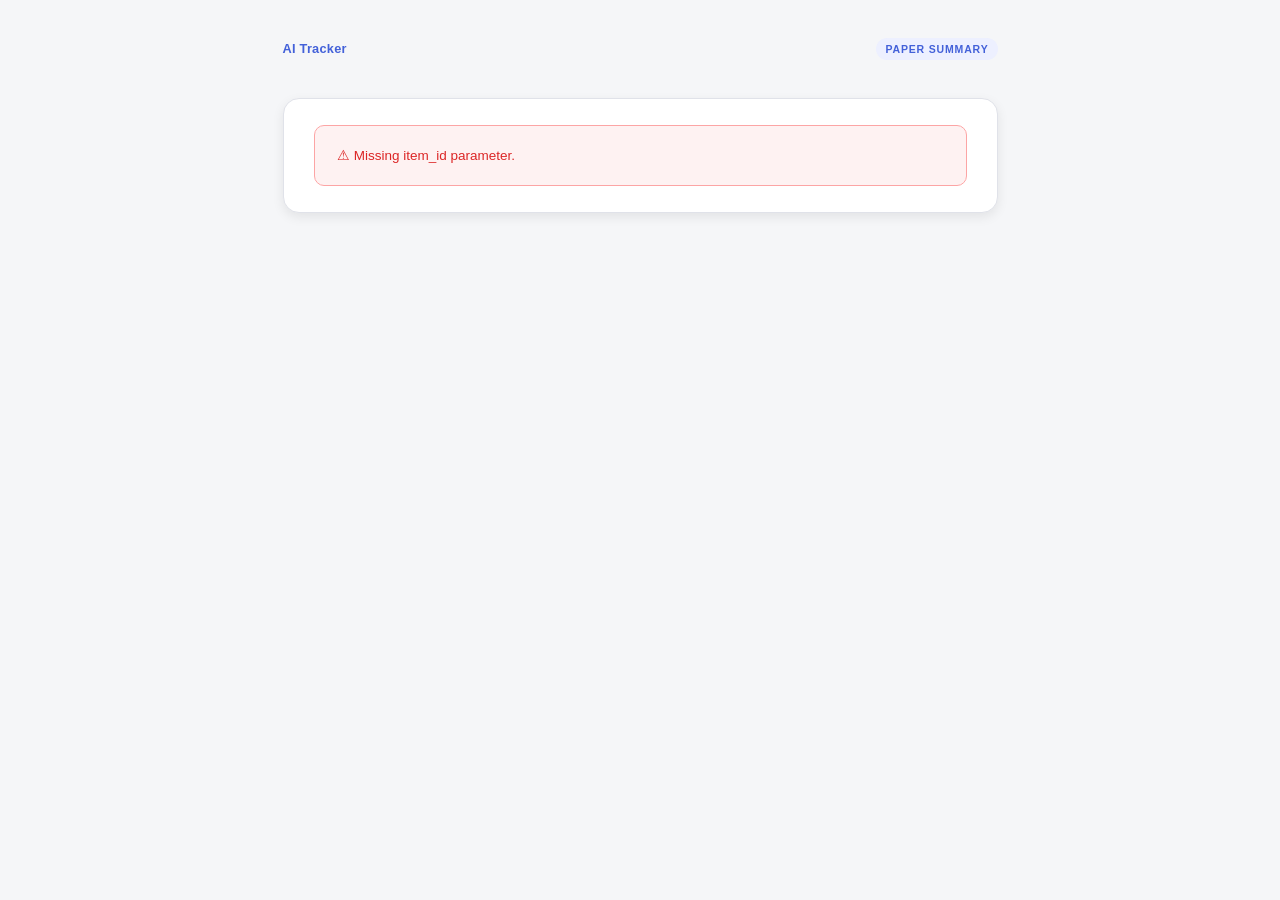
==== static/summary.html @ f7887223 "chore: initial commit" ====
<!DOCTYPE html>
<html lang="en" data-theme="light">
<head>
  <meta charset="UTF-8" />
  <meta name="viewport" content="width=device-width, initial-scale=1.0" />
  <title>Paper Summary — AI Tracker</title>
  <link rel="stylesheet" href="/static/css/style.css" />
  <style>
    body { background: var(--bg-primary); min-height: 100vh; }

    .page-shell {
      max-width: 760px;
      margin: 0 auto;
      padding: 2.5rem 1.5rem 5rem;
    }

    /* ── Header ── */
    .page-header {
      display: flex;
      align-items: center;
      justify-content: space-between;
      margin-bottom: 2.5rem;
    }
    .site-logo {
      font-size: 0.85rem;
      font-weight: 600;
      color: var(--accent-text);
      text-decoration: none;
      letter-spacing: 0.02em;
    }
    .site-logo:hover { text-decoration: underline; }
    .type-pill {
      font-size: 0.7rem;
      font-weight: 600;
      text-transform: uppercase;
      letter-spacing: 0.08em;
      padding: 0.2rem 0.6rem;
      border-radius: 20px;
      background: var(--accent-light);
      color: var(--accent-text);
    }

    /* ── Card ── */
    .summary-card {
      background: var(--bg-secondary);
      border: 1px solid var(--border);
      border-radius: var(--radius-lg);
      box-shadow: var(--shadow-md);
      overflow: hidden;
    }
    .card-top {
      padding: 2rem 2rem 1.5rem;
      border-bottom: 1px solid var(--border-light);
    }
    .ai-badge {
      display: inline-flex;
      align-items: center;
      gap: 0.35rem;
      font-size: 0.72rem;
      font-weight: 500;
      color: var(--text-tertiary);
      background: var(--bg-tertiary);
      border: 1px solid var(--border-light);
      border-radius: 20px;
      padding: 0.2rem 0.65rem;
      margin-bottom: 1rem;
    }
    .ai-dot {
      width: 6px; height: 6px;
      border-radius: 50%;
      background: var(--accent);
      animation: pulse 2s ease-in-out infinite;
    }
    @keyframes pulse {
      0%, 100% { opacity: 1; transform: scale(1); }
      50% { opacity: 0.5; transform: scale(0.85); }
    }
    .paper-title {
      font-size: 1.4rem;
      font-weight: 700;
      line-height: 1.35;
      color: var(--text-primary);
      margin: 0;
    }
    .card-body {
      padding: 1.75rem 2rem;
    }

    /* ── Loading ── */
    .loading-state {
      display: flex;
      flex-direction: column;
      align-items: center;
      gap: 1.25rem;
      padding: 3rem 2rem;
      color: var(--text-tertiary);
      font-size: 0.9rem;
    }
    .loading-dots {
      display: flex;
      gap: 6px;
    }
    .loading-dots span {
      width: 8px; height: 8px;
      border-radius: 50%;
      background: var(--accent);
      animation: bounce 1.2s ease-in-out infinite;
    }
    .loading-dots span:nth-child(2) { animation-delay: 0.2s; }
    .loading-dots span:nth-child(3) { animation-delay: 0.4s; }
    @keyframes bounce {
      0%, 80%, 100% { transform: translateY(0); opacity: 0.4; }
      40% { transform: translateY(-8px); opacity: 1; }
    }

    /* ── Summary body ── */
    .summary-body {
      font-size: 1rem;
      line-height: 1.85;
      color: var(--text-secondary);
    }
    .summary-body p { margin: 0 0 1.1rem; }
    .summary-body p:last-child { margin-bottom: 0; }

    /* ── Error ── */
    .error-state {
      display: flex;
      align-items: flex-start;
      gap: 0.75rem;
      padding: 1.25rem 1.5rem;
      background: var(--danger-light);
      border: 1px solid #fca5a5;
      border-radius: var(--radius-md);
      color: var(--danger);
      font-size: 0.9rem;
    }
  </style>
</head>
<body>
  <div class="page-shell">
    <header class="page-header">
      <a class="site-logo" href="/">AI Tracker</a>
      <span class="type-pill">Paper Summary</span>
    </header>

    <div class="summary-card">
      <div id="card-top" class="card-top" style="display:none">
        <div class="ai-badge"><span class="ai-dot"></span>Kimi K2.5</div>
        <h1 class="paper-title" id="paper-title"></h1>
      </div>
      <div class="card-body" id="card-body">
        <div class="loading-state" id="loading">
          <div class="loading-dots">
            <span></span><span></span><span></span>
          </div>
          <span>Generating summary with Kimi K2.5…</span>
        </div>
      </div>
    </div>
  </div>

  <script type="module">
    import { renderMarkdown } from '/static/js/components.js';

    const theme = localStorage.getItem('theme') || 'light';
    document.documentElement.setAttribute('data-theme', theme);

    const params = new URLSearchParams(location.search);
    const itemId = params.get('item_id');
    const loading = document.getElementById('loading');
    const cardBody = document.getElementById('card-body');
    const cardTop = document.getElementById('card-top');
    const paperTitle = document.getElementById('paper-title');

    function escapeHtml(str) {
      const el = document.createElement('div');
      el.textContent = str;
      return el.innerHTML;
    }

    if (!itemId) {
      loading.outerHTML = `<div class="error-state">⚠ Missing item_id parameter.</div>`;
    } else {
      fetch(`/api/items/${itemId}/summary`)
        .then(async (resp) => {
          if (!resp.ok) {
            const err = await resp.json().catch(() => ({}));
            throw new Error(err.detail || `HTTP ${resp.status}`);
          }
          return resp.json();
        })
        .then(({ title, summary }) => {
          document.title = `${title} — AI Tracker`;
          paperTitle.textContent = title;
          cardTop.style.display = '';
          cardBody.innerHTML = `<div class="summary-body">${renderMarkdown(summary)}</div>`;
        })
        .catch((err) => {
          cardBody.innerHTML = `<div class="error-state">⚠ ${escapeHtml(err.message)}</div>`;
        });
    }
  </script>
</body>
</html>
---- static/css/style.css ----
/* ========== CSS Custom Properties ========== */
:root {
  --font-sans: "Inter", -apple-system, BlinkMacSystemFont, "Segoe UI", Roboto, Helvetica, Arial, sans-serif;
  --font-mono: "SF Mono", "Fira Code", "Fira Mono", Menlo, monospace;

  --radius-sm: 6px;
  --radius-md: 10px;
  --radius-lg: 16px;

  --shadow-sm: 0 1px 2px rgba(0, 0, 0, 0.05);
  --shadow-md: 0 4px 12px rgba(0, 0, 0, 0.08);
  --shadow-lg: 0 8px 30px rgba(0, 0, 0, 0.12);

  --transition: 0.15s ease;
  --max-width: 1080px;
}

/* Light theme */
[data-theme="light"] {
  --bg-primary: #f5f6f8;
  --bg-secondary: #ffffff;
  --bg-tertiary: #f0f1f5;
  --bg-hover: #ecedf2;
  --bg-active: #e2e4ea;

  --text-primary: #111318;
  --text-secondary: #4b5063;
  --text-tertiary: #8790a5;
  --text-inverse: #ffffff;

  --border: #e0e2e9;
  --border-light: #ecedf2;

  --accent: #4f6df5;
  --accent-hover: #3b57d9;
  --accent-light: #edf0ff;
  --accent-text: #4361d9;

  --success: #16a34a;
  --success-light: #ecfdf5;
  --warning: #d97706;
  --warning-light: #fffbeb;
  --danger: #dc2626;
  --danger-light: #fef2f2;
  --info: #2563eb;
  --info-light: #eff6ff;

  --score-high: #16a34a;
  --score-mid: #d97706;
  --score-low: #94a3b8;

  --card-shadow: 0 1px 3px rgba(0, 0, 0, 0.04), 0 0 0 1px rgba(0, 0, 0, 0.03);
  --card-shadow-hover: 0 4px 12px rgba(0, 0, 0, 0.06), 0 0 0 1px rgba(0, 0, 0, 0.04);

  --navbar-bg: rgba(255, 255, 255, 0.85);
  --navbar-blur: blur(12px);
}

/* Dark theme */
[data-theme="dark"] {
  --bg-primary: #0c0d12;
  --bg-secondary: #16181f;
  --bg-tertiary: #1e2029;
  --bg-hover: #252732;
  --bg-active: #2e313e;

  --text-primary: #e8eaf0;
  --text-secondary: #9299ad;
  --text-tertiary: #5f6680;
  --text-inverse: #0c0d12;

  --border: #252732;
  --border-light: #1e2029;

  --accent: #6b8aff;
  --accent-hover: #8aa2ff;
  --accent-light: #161d35;
  --accent-text: #8aa2ff;

  --success: #34d399;
  --success-light: #0c2419;
  --warning: #fbbf24;
  --warning-light: #231c07;
  --danger: #f87171;
  --danger-light: #231010;
  --info: #60a5fa;
  --info-light: #0f1a2e;

  --score-high: #34d399;
  --score-mid: #fbbf24;
  --score-low: #5f6680;

  --card-shadow: 0 1px 3px rgba(0, 0, 0, 0.15), 0 0 0 1px rgba(255, 255, 255, 0.03);
  --card-shadow-hover: 0 4px 12px rgba(0, 0, 0, 0.25), 0 0 0 1px rgba(255, 255, 255, 0.05);

  --navbar-bg: rgba(12, 13, 18, 0.85);
  --navbar-blur: blur(12px);
}

/* ========== Reset & Base ========== */
*, *::before, *::after {
  box-sizing: border-box;
  margin: 0;
  padding: 0;
}

html {
  font-size: 15px;
  -webkit-font-smoothing: antialiased;
  -moz-osx-font-smoothing: grayscale;
}

body {
  font-family: var(--font-sans);
  background: var(--bg-primary);
  color: var(--text-primary);
  line-height: 1.6;
  min-height: 100vh;
}

a {
  color: var(--accent-text);
  text-decoration: none;
  transition: color var(--transition);
}

a:hover {
  color: var(--accent-hover);
}

/* ========== Navbar ========== */
.navbar {
  position: sticky;
  top: 0;
  z-index: 100;
  background: var(--navbar-bg);
  backdrop-filter: var(--navbar-blur);
  -webkit-backdrop-filter: var(--navbar-blur);
  border-bottom: 1px solid var(--border);
}

.navbar-inner {
  display: flex;
  align-items: center;
  justify-content: space-between;
  max-width: var(--max-width);
  margin: 0 auto;
  padding: 0 1.5rem;
  height: 56px;
}

.nav-left {
  display: flex;
  align-items: center;
  gap: 2rem;
}

.nav-brand {
  display: flex;
  align-items: center;
  gap: 0.6rem;
  color: var(--text-primary);
  font-weight: 700;
  font-size: 1.05rem;
  letter-spacing: -0.02em;
}

.nav-brand:hover {
  color: var(--text-primary);
}

.brand-icon {
  display: flex;
  align-items: center;
  justify-content: center;
  width: 30px;
  height: 30px;
  background: var(--accent);
  color: var(--text-inverse);
  border-radius: var(--radius-sm);
}

.nav-links {
  display: flex;
  gap: 2px;
}

.nav-link {
  padding: 0.4rem 0.8rem;
  border-radius: var(--radius-sm);
  font-size: 0.87rem;
  font-weight: 500;
  color: var(--text-secondary);
  transition: all var(--transition);
}

.nav-link:hover {
  color: var(--text-primary);
  background: var(--bg-hover);
}

.nav-link.active {
  color: var(--accent-text);
  background: var(--accent-light);
  font-weight: 600;
}

/* ========== Container ========== */
.container {
  max-width: var(--max-width);
  margin: 0 auto;
  padding: 2rem 1.5rem;
}

/* ========== Buttons ========== */
.btn {
  display: inline-flex;
  align-items: center;
  gap: 0.4rem;
  padding: 0.5rem 1rem;
  border: 1px solid var(--border);
  border-radius: var(--radius-sm);
  background: var(--bg-secondary);
  color: var(--text-primary);
  font-size: 0.85rem;
  font-weight: 500;
  cursor: pointer;
  transition: all var(--transition);
  font-family: var(--font-sans);
  white-space: nowrap;
}

.btn:hover {
  background: var(--bg-hover);
  border-color: var(--text-tertiary);
}

.btn:active {
  background: var(--bg-active);
}

.btn:disabled {
  opacity: 0.4;
  cursor: not-allowed;
}

.btn-primary {
  background: var(--accent);
  color: var(--text-inverse);
  border-color: var(--accent);
  font-weight: 600;
}

.btn-primary:hover {
  background: var(--accent-hover);
  border-color: var(--accent-hover);
}

.btn-danger {
  background: transparent;
  color: #ef4444;
  border-color: #ef4444;
  font-weight: 600;
}

.btn-danger:hover {
  background: #ef4444;
  color: #fff;
}

.btn-sm {
  padding: 0.3rem 0.7rem;
  font-size: 0.8rem;
}

.btn-icon {
  padding: 0.45rem;
  border: none;
  background: transparent;
  color: var(--text-secondary);
  cursor: pointer;
  border-radius: var(--radius-sm);
  display: flex;
  align-items: center;
  justify-content: center;
  transition: all var(--transition);
}

.btn-icon:hover {
  background: var(--bg-hover);
  color: var(--text-primary);
}

.icon {
  width: 18px;
  height: 18px;
}

[data-theme="dark"] .icon-sun { display: block; }
[data-theme="dark"] .icon-moon { display: none; }
[data-theme="light"] .icon-sun { display: none; }
[data-theme="light"] .icon-moon { display: block; }

/* ========== Page Header ========== */
.page-header {
  display: flex;
  align-items: center;
  justify-content: space-between;
  margin-bottom: 1.5rem;
  flex-wrap: wrap;
  gap: 1rem;
}

.page-actions {
  display: flex;
  gap: 0.5rem;
}

.page-title {
  font-size: 1.5rem;
  font-weight: 800;
  letter-spacing: -0.03em;
}

.page-subtitle {
  color: var(--text-tertiary);
  font-size: 0.87rem;
  margin-top: 0.2rem;
}

/* ========== Cards ========== */
.card {
  background: var(--bg-secondary);
  border-radius: var(--radius-md);
  box-shadow: var(--card-shadow);
  overflow: hidden;
  transition: box-shadow var(--transition);
}

.card-body {
  padding: 1.1rem 1.25rem;
}

/* ========== Feed / Items ========== */
.filter-bar {
  display: flex;
  align-items: center;
  gap: 0.5rem;
  margin-bottom: 1rem;
  flex-wrap: wrap;
}

.search-input {
  flex: 1;
  min-width: 200px;
  padding: 0.55rem 0.9rem;
  border: 1px solid var(--border);
  border-radius: var(--radius-sm);
  background: var(--bg-secondary);
  color: var(--text-primary);
  font-size: 0.87rem;
  font-family: var(--font-sans);
  transition: border-color var(--transition), box-shadow var(--transition);
  outline: none;
}

.search-input::placeholder {
  color: var(--text-tertiary);
}

.search-input:focus {
  border-color: var(--accent);
  box-shadow: 0 0 0 3px var(--accent-light);
}

.filter-select {
  padding: 0.55rem 0.9rem;
  border: 1px solid var(--border);
  border-radius: var(--radius-sm);
  background: var(--bg-secondary);
  color: var(--text-primary);
  font-size: 0.83rem;
  font-family: var(--font-sans);
  cursor: pointer;
  outline: none;
  transition: border-color var(--transition), box-shadow var(--transition);
  appearance: none;
  background-image: url("data:image/svg+xml,%3Csvg xmlns='http://www.w3.org/2000/svg' width='12' height='12' fill='%236b7185' viewBox='0 0 16 16'%3E%3Cpath d='M4 6l4 4 4-4'/%3E%3C/svg%3E");
  background-repeat: no-repeat;
  background-position: right 0.6rem center;
  padding-right: 2rem;
}

.filter-select:focus {
  border-color: var(--accent);
  box-shadow: 0 0 0 3px var(--accent-light);
}

.item-list {
  display: flex;
  flex-direction: column;
  gap: 0;
}

/* ========== Item Card ========== */
.item-card {
  display: flex;
  gap: 0.9rem;
  padding: 1rem 1.25rem;
  border-bottom: 1px solid var(--border-light);
  transition: background var(--transition);
  align-items: flex-start;
}

.item-card:hover {
  background: var(--bg-hover);
}

.item-card:last-child {
  border-bottom: none;
}

.item-score {
  flex-shrink: 0;
  width: 44px;
  height: 44px;
  border-radius: var(--radius-sm);
  display: flex;
  align-items: center;
  justify-content: center;
  font-size: 0.78rem;
  font-weight: 700;
  font-family: var(--font-mono);
  margin-top: 0.15rem;
}

.item-score.high {
  background: var(--success-light);
  color: var(--score-high);
}

.item-score.mid {
  background: var(--warning-light);
  color: var(--score-mid);
}

.item-score.low {
  background: var(--bg-tertiary);
  color: var(--score-low);
}

.item-content {
  flex: 1;
  min-width: 0;
}

.item-title {
  font-size: 0.93rem;
  font-weight: 600;
  line-height: 1.45;
  color: var(--text-primary);
  display: block;
  transition: color var(--transition);
}

.item-title:hover {
  color: var(--accent-text);
}

.item-meta {
  display: flex;
  align-items: center;
  gap: 0.5rem;
  margin-top: 0.35rem;
  font-size: 0.78rem;
  color: var(--text-tertiary);
  flex-wrap: wrap;
}

.item-author {
  color: var(--accent-text);
  font-weight: 600;
}

.item-meta-divider {
  width: 3px;
  height: 3px;
  border-radius: 50%;
  background: var(--text-tertiary);
  opacity: 0.4;
  flex-shrink: 0;
}

.item-summary {
  margin-top: 0.4rem;
  font-size: 0.83rem;
  color: var(--text-secondary);
  line-height: 1.55;
  display: -webkit-box;
  -webkit-line-clamp: 2;
  -webkit-box-orient: vertical;
  overflow: hidden;
}

.item-tags {
  display: flex;
  gap: 0.35rem;
  margin-top: 0.45rem;
  flex-wrap: wrap;
}

.tag {
  padding: 0.15rem 0.5rem;
  border-radius: 4px;
  font-size: 0.68rem;
  font-weight: 600;
  text-transform: uppercase;
  letter-spacing: 0.04em;
}

.tag-source {
  background: var(--accent-light);
  color: var(--accent-text);
}

.tag-type {
  background: var(--bg-tertiary);
  color: var(--text-tertiary);
}

.tag-type-paper {
  background: var(--info-light);
  color: var(--info);
}

.tag-type-repo {
  background: var(--success-light);
  color: var(--success);
}

.tag-type-post {
  background: var(--warning-light);
  color: var(--warning);
}

.tag-type-discussion {
  background: var(--danger-light);
  color: var(--danger);
}

.tag-type-podcast {
  background: #f3e8ff;
  color: #7c3aed;
}

.tag-type-video {
  background: #fee2e2;
  color: #dc2626;
}

[data-theme="dark"] .tag-type-podcast {
  background: #2e1a4a;
  color: #c084fc;
}

[data-theme="dark"] .tag-type-video {
  background: #3b1414;
  color: #f87171;
}

/* ========== Pagination ========== */
.pagination {
  display: flex;
  align-items: center;
  justify-content: center;
  gap: 0.5rem;
  margin-top: 0;
  padding: 0.85rem;
  border-top: 1px solid var(--border-light);
}

.pagination-info {
  font-size: 0.8rem;
  color: var(--text-tertiary);
  margin: 0 0.75rem;
  font-variant-numeric: tabular-nums;
}

/* ========== Sources ========== */
.source-grid {
  display: grid;
  grid-template-columns: repeat(auto-fill, minmax(300px, 1fr));
  gap: 0.75rem;
}

.source-card {
  padding: 1.1rem 1.25rem;
  display: flex;
  flex-direction: column;
  gap: 0.6rem;
  transition: box-shadow var(--transition);
}

.source-card:hover {
  box-shadow: var(--card-shadow-hover);
}

.source-header {
  display: flex;
  align-items: center;
  justify-content: space-between;
  gap: 0.5rem;
}

.source-name {
  font-weight: 600;
  font-size: 0.93rem;
}

.source-badge {
  padding: 0.15rem 0.55rem;
  border-radius: 20px;
  font-size: 0.68rem;
  font-weight: 600;
  text-transform: uppercase;
  letter-spacing: 0.04em;
}

.source-badge.enabled {
  background: var(--success-light);
  color: var(--success);
}

.source-badge.disabled {
  background: var(--danger-light);
  color: var(--danger);
}

.source-url {
  font-size: 0.78rem;
  color: var(--text-tertiary);
  white-space: nowrap;
  overflow: hidden;
  text-overflow: ellipsis;
}

.source-type {
  font-size: 0.78rem;
  color: var(--text-secondary);
}

.source-actions {
  display: flex;
  gap: 0.5rem;
  margin-top: 0.15rem;
}

/* ========== Digest ========== */
.digest-content {
  padding: 1.75rem;
  line-height: 1.75;
}

.digest-content h1 {
  font-size: 1.3rem;
  font-weight: 800;
  margin-bottom: 1rem;
  padding-bottom: 0.75rem;
  border-bottom: 1px solid var(--border-light);
  letter-spacing: -0.03em;
}

.digest-content h2 {
  font-size: 1.1rem;
  font-weight: 700;
  margin-top: 1.5rem;
  margin-bottom: 0.5rem;
  color: var(--text-primary);
}

.digest-content h3 {
  font-size: 0.95rem;
  font-weight: 600;
  margin-top: 1rem;
  margin-bottom: 0.35rem;
  color: var(--text-secondary);
}

.digest-content p {
  margin-bottom: 0.5rem;
  color: var(--text-secondary);
  font-size: 0.9rem;
}

.digest-content ul, .digest-content ol {
  margin-bottom: 0.75rem;
  padding-left: 1.5rem;
}

.digest-content li {
  margin-bottom: 0.5rem;
  font-size: 0.9rem;
}

.digest-content a {
  color: var(--accent-text);
}

.digest-content strong {
  color: var(--text-primary);
  font-weight: 600;
}

.digest-content code {
  background: var(--bg-tertiary);
  padding: 0.15rem 0.35rem;
  border-radius: 4px;
  font-family: var(--font-mono);
  font-size: 0.85em;
}

.digest-meta {
  padding: 0.85rem 1.25rem;
  background: var(--bg-tertiary);
  border-bottom: 1px solid var(--border-light);
  display: flex;
  align-items: center;
  gap: 1rem;
  font-size: 0.82rem;
  color: var(--text-secondary);
  flex-wrap: wrap;
}

.digest-meta strong {
  color: var(--text-primary);
}

/* ========== Stats Row ========== */
.stats-row {
  display: grid;
  grid-template-columns: repeat(auto-fit, minmax(150px, 1fr));
  gap: 0.75rem;
  margin-bottom: 1.25rem;
}

.stat-card {
  text-align: center;
  padding: 1.25rem 1rem;
}

.stat-value {
  font-size: 1.6rem;
  font-weight: 800;
  letter-spacing: -0.03em;
  color: var(--text-primary);
  font-family: var(--font-mono);
}

.stat-label {
  font-size: 0.72rem;
  color: var(--text-tertiary);
  text-transform: uppercase;
  letter-spacing: 0.06em;
  font-weight: 600;
  margin-top: 0.25rem;
}

/* ========== Empty / Loading States ========== */
.empty-state {
  text-align: center;
  padding: 3rem 1.5rem;
  color: var(--text-tertiary);
}

.empty-state-icon {
  font-size: 2.5rem;
  margin-bottom: 0.75rem;
  opacity: 0.35;
}

.empty-state-title {
  font-size: 1rem;
  font-weight: 600;
  color: var(--text-secondary);
  margin-bottom: 0.35rem;
}

.empty-state-text {
  font-size: 0.85rem;
  max-width: 360px;
  margin: 0 auto;
  line-height: 1.5;
}

.skeleton {
  background: linear-gradient(90deg, var(--bg-tertiary) 25%, var(--bg-hover) 50%, var(--bg-tertiary) 75%);
  background-size: 200% 100%;
  animation: shimmer 1.5s ease-in-out infinite;
  border-radius: var(--radius-sm);
}

@keyframes shimmer {
  0% { background-position: 200% 0; }
  100% { background-position: -200% 0; }
}

.skeleton-line {
  height: 14px;
  margin-bottom: 0.5rem;
}

.skeleton-line:last-child {
  width: 60%;
}

.skeleton-card {
  padding: 1rem 1.25rem;
  border-bottom: 1px solid var(--border-light);
  display: flex;
  gap: 0.9rem;
}

.skeleton-score {
  width: 44px;
  height: 44px;
  flex-shrink: 0;
}

.skeleton-content {
  flex: 1;
}

/* ========== Loading Spinner ========== */
.spinner {
  width: 18px;
  height: 18px;
  border: 2px solid var(--border);
  border-top-color: var(--accent);
  border-radius: 50%;
  animation: spin 0.6s linear infinite;
  display: inline-block;
}

@keyframes spin {
  to { transform: rotate(360deg); }
}

.loading-overlay {
  display: flex;
  align-items: center;
  justify-content: center;
  gap: 0.5rem;
  padding: 2.5rem;
  color: var(--text-tertiary);
  font-size: 0.85rem;
}

/* ========== Toast ========== */
.toast-container {
  position: fixed;
  bottom: 1.5rem;
  right: 1.5rem;
  display: flex;
  flex-direction: column;
  gap: 0.5rem;
  z-index: 200;
}

.toast {
  padding: 0.7rem 1.1rem;
  border-radius: var(--radius-sm);
  font-size: 0.85rem;
  font-weight: 500;
  box-shadow: var(--shadow-lg);
  animation: toast-in 0.3s ease;
  max-width: 380px;
  display: flex;
  align-items: center;
  gap: 0.5rem;
}

.toast.success {
  background: var(--success);
  color: #fff;
}

.toast.error {
  background: var(--danger);
  color: #fff;
}

.toast.info {
  background: var(--info);
  color: #fff;
}

@keyframes toast-in {
  from { opacity: 0; transform: translateY(10px) scale(0.95); }
  to { opacity: 1; transform: translateY(0) scale(1); }
}

.toast-exit {
  animation: toast-out 0.2s ease forwards;
}

@keyframes toast-out {
  to { opacity: 0; transform: translateY(10px) scale(0.95); }
}

/* ========== Sync Status ========== */
.sync-results {
  margin-top: 1rem;
}

.sync-result-item {
  display: flex;
  align-items: center;
  justify-content: space-between;
  padding: 0.55rem 0;
  border-bottom: 1px solid var(--border-light);
  font-size: 0.85rem;
}

.sync-result-item:last-child {
  border-bottom: none;
}

.sync-stat {
  display: flex;
  gap: 0.75rem;
}

.sync-stat span {
  color: var(--text-tertiary);
}

.sync-stat strong {
  color: var(--text-primary);
}

/* ========== Responsive ========== */
@media (max-width: 640px) {
  .navbar-inner {
    padding: 0 1rem;
  }

  .nav-left {
    gap: 1rem;
  }

  .brand-text {
    display: none;
  }

  .nav-link {
    padding: 0.4rem 0.6rem;
    font-size: 0.83rem;
  }

  .container {
    padding: 1.25rem 1rem;
  }

  .filter-bar {
    flex-direction: column;
  }

  .search-input {
    min-width: auto;
    width: 100%;
  }

  .filter-bar .filter-select,
  .filter-bar .btn {
    width: 100%;
    justify-content: center;
  }

  .source-grid {
    grid-template-columns: 1fr;
  }

  .stats-row {
    grid-template-columns: repeat(2, 1fr);
  }

  .page-header {
    flex-direction: column;
    align-items: flex-start;
  }

  .page-title {
    font-size: 1.3rem;
  }

  .item-score {
    width: 38px;
    height: 38px;
    font-size: 0.72rem;
  }
}

/* ========== Paper Action Buttons ========== */
.paper-actions {
  display: flex;
  gap: 0.4rem;
  margin-left: auto;
  flex-shrink: 0;
}

.btn-summary {
  color: var(--accent-text);
  border-color: var(--accent-light);
  background: var(--accent-light);
}

.btn-summary:hover {
  background: var(--accent);
  color: var(--text-inverse);
  border-color: var(--accent);
}

.btn-notebook {
  color: var(--success);
  border-color: var(--success-light);
  background: var(--success-light);
}

.btn-notebook:hover {
  background: var(--success);
  color: var(--text-inverse);
  border-color: var(--success);
}

/* ========== Modal ========== */

.modal-overlay {
  position: fixed;
  inset: 0;
  background: rgba(0, 0, 0, 0.55);
  display: flex;
  align-items: center;
  justify-content: center;
  z-index: 1000;
}

.modal {
  background: var(--bg-secondary);
  border: 1px solid var(--border);
  border-radius: var(--radius-lg);
  box-shadow: var(--shadow-lg);
  width: 100%;
  max-width: 460px;
  margin: 1rem;
}

.modal-header {
  display: flex;
  align-items: center;
  justify-content: space-between;
  padding: 1.25rem 1.5rem 0;
}

.modal-title {
  font-size: 1rem;
  font-weight: 600;
  color: var(--text-primary);
  margin: 0;
}

.modal-close {
  background: none;
  border: none;
  font-size: 1.4rem;
  color: var(--text-tertiary);
  cursor: pointer;
  padding: 0 0.25rem;
  line-height: 1;
}

.modal-close:hover {
  color: var(--text-primary);
}

.modal-body {
  padding: 1.25rem 1.5rem;
  display: flex;
  flex-direction: column;
  gap: 1rem;
}

.modal-footer {
  display: flex;
  justify-content: flex-end;
  gap: 0.5rem;
  padding: 0 1.5rem 1.25rem;
}

/* ========== Form helpers ========== */

.form-group {
  display: flex;
  flex-direction: column;
  gap: 0.4rem;
}

.form-label {
  font-size: 0.8rem;
  font-weight: 500;
  color: var(--text-secondary);
}

.form-hint {
  font-size: 0.8rem;
  color: var(--text-tertiary);
  margin: 0;
}
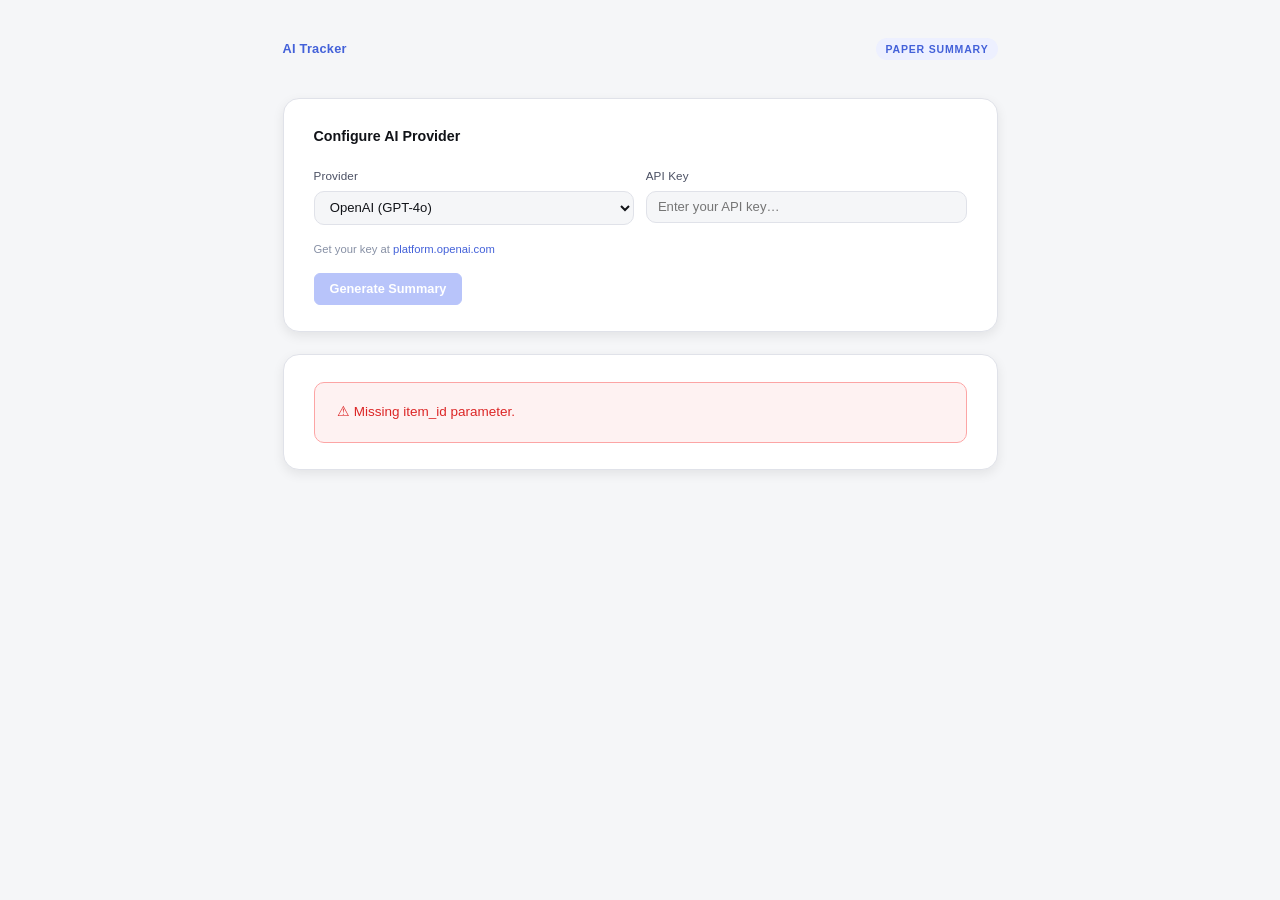
==== commit 17f65f81: "feat: add paper review pipeline and unified LLM client - Add `paper_reviewer` service implementing a" ====
--- a/static/summary.html
+++ b/static/summary.html
@@ -40,18 +40,80 @@
       color: var(--accent-text);
     }
 
-    /* ── Card ── */
+    /* ── Provider form card ── */
+    .provider-card {
+      background: var(--bg-secondary);
+      border: 1px solid var(--border);
+      border-radius: var(--radius-lg);
+      box-shadow: var(--shadow-md);
+      padding: 1.75rem 2rem;
+      margin-bottom: 1.5rem;
+    }
+    .provider-card h2 {
+      font-size: 0.95rem;
+      font-weight: 600;
+      color: var(--text-primary);
+      margin: 0 0 1.25rem;
+    }
+    .form-row {
+      display: grid;
+      grid-template-columns: 1fr 1fr;
+      gap: 0.75rem;
+      margin-bottom: 1rem;
+    }
+    @media (max-width: 520px) {
+      .form-row { grid-template-columns: 1fr; }
+    }
+    .form-group {
+      display: flex;
+      flex-direction: column;
+      gap: 0.35rem;
+    }
+    .form-group label {
+      font-size: 0.78rem;
+      font-weight: 500;
+      color: var(--text-secondary);
+      letter-spacing: 0.01em;
+    }
+    .form-group select,
+    .form-group input {
+      padding: 0.5rem 0.75rem;
+      border: 1px solid var(--border);
+      border-radius: var(--radius-md);
+      background: var(--bg-primary);
+      color: var(--text-primary);
+      font-size: 0.875rem;
+      font-family: inherit;
+      outline: none;
+      transition: border-color var(--transition);
+    }
+    .form-group select:focus,
+    .form-group input:focus {
+      border-color: var(--accent);
+    }
+    .provider-hint {
+      font-size: 0.75rem;
+      color: var(--text-tertiary);
+      margin-bottom: 1rem;
+    }
+    .provider-hint a { color: var(--accent-text); }
+
+    /* ── Summary card ── */
     .summary-card {
       background: var(--bg-secondary);
       border: 1px solid var(--border);
       border-radius: var(--radius-lg);
       box-shadow: var(--shadow-md);
       overflow: hidden;
-    }
+      display: none;
+    }
+    .summary-card.visible { display: block; }
     .card-top {
       padding: 2rem 2rem 1.5rem;
       border-bottom: 1px solid var(--border-light);
-    }
+      display: none;
+    }
+    .card-top.visible { display: block; }
     .ai-badge {
       display: inline-flex;
       align-items: center;
@@ -143,9 +205,39 @@
       <span class="type-pill">Paper Summary</span>
     </header>
 
-    <div class="summary-card">
-      <div id="card-top" class="card-top" style="display:none">
-        <div class="ai-badge"><span class="ai-dot"></span>Kimi K2.5</div>
+    <!-- Provider configuration form -->
+    <div class="provider-card" id="provider-card">
+      <h2>Configure AI Provider</h2>
+      <div class="form-row">
+        <div class="form-group">
+          <label for="provider-select">Provider</label>
+          <select id="provider-select">
+            <option value="openai">OpenAI (GPT-4o)</option>
+            <option value="anthropic">Anthropic (Claude Sonnet)</option>
+            <option value="gemini">Google Gemini (2.0 Flash)</option>
+            <option value="grok">Grok (Grok-3 Mini)</option>
+            <option value="kimi">Kimi (K2.6)</option>
+          </select>
+        </div>
+        <div class="form-group">
+          <label for="api-key-input">API Key</label>
+          <input
+            type="password"
+            id="api-key-input"
+            placeholder="Enter your API key…"
+            autocomplete="off"
+            spellcheck="false"
+          />
+        </div>
+      </div>
+      <p class="provider-hint" id="provider-hint"></p>
+      <button class="btn btn-primary" id="btn-generate">Generate Summary</button>
+    </div>
+
+    <!-- Summary result card (hidden until generation starts) -->
+    <div class="summary-card" id="summary-card">
+      <div id="card-top" class="card-top">
+        <div class="ai-badge"><span class="ai-dot"></span><span id="provider-label">AI</span></div>
         <h1 class="paper-title" id="paper-title"></h1>
       </div>
       <div class="card-body" id="card-body">
@@ -153,7 +245,7 @@
           <div class="loading-dots">
             <span></span><span></span><span></span>
           </div>
-          <span>Generating summary with Kimi K2.5…</span>
+          <span id="loading-text">Generating summary…</span>
         </div>
       </div>
     </div>
@@ -165,12 +257,51 @@
     const theme = localStorage.getItem('theme') || 'light';
     document.documentElement.setAttribute('data-theme', theme);
 
+    const PROVIDER_HINTS = {
+      openai:    'Get your key at <a href="https://platform.openai.com/api-keys" target="_blank">platform.openai.com</a>',
+      anthropic: 'Get your key at <a href="https://console.anthropic.com/settings/keys" target="_blank">console.anthropic.com</a>',
+      gemini:    'Get your key at <a href="https://aistudio.google.com/apikey" target="_blank">aistudio.google.com</a>',
+      grok:      'Get your key at <a href="https://console.x.ai" target="_blank">console.x.ai</a>',
+      kimi:      'Get your key at <a href="https://platform.moonshot.cn" target="_blank">platform.moonshot.cn</a>',
+    };
+    const PROVIDER_LABELS = {
+      openai: 'GPT-4o', anthropic: 'Claude Sonnet', gemini: 'Gemini 2.0 Flash',
+      grok: 'Grok-3 Mini', kimi: 'Kimi K2.6',
+    };
+
     const params = new URLSearchParams(location.search);
     const itemId = params.get('item_id');
-    const loading = document.getElementById('loading');
-    const cardBody = document.getElementById('card-body');
-    const cardTop = document.getElementById('card-top');
-    const paperTitle = document.getElementById('paper-title');
+
+    const providerSelect = document.getElementById('provider-select');
+    const apiKeyInput    = document.getElementById('api-key-input');
+    const providerHint   = document.getElementById('provider-hint');
+    const btnGenerate    = document.getElementById('btn-generate');
+    const summaryCard    = document.getElementById('summary-card');
+    const cardTop        = document.getElementById('card-top');
+    const cardBody       = document.getElementById('card-body');
+    const paperTitle     = document.getElementById('paper-title');
+    const loading        = document.getElementById('loading');
+    const loadingText    = document.getElementById('loading-text');
+    const providerLabel  = document.getElementById('provider-label');
+
+    // Restore last-used provider from localStorage
+    const savedProvider = localStorage.getItem('ai_provider');
+    if (savedProvider) providerSelect.value = savedProvider;
+
+    // Restore API key for current provider from sessionStorage
+    function storageKey(p) { return `ai_key_${p}`; }
+    apiKeyInput.value = sessionStorage.getItem(storageKey(providerSelect.value)) || '';
+    updateHint();
+
+    providerSelect.addEventListener('change', () => {
+      localStorage.setItem('ai_provider', providerSelect.value);
+      apiKeyInput.value = sessionStorage.getItem(storageKey(providerSelect.value)) || '';
+      updateHint();
+    });
+
+    function updateHint() {
+      providerHint.innerHTML = PROVIDER_HINTS[providerSelect.value] || '';
+    }
 
     function escapeHtml(str) {
       const el = document.createElement('div');
@@ -179,9 +310,36 @@
     }
 
     if (!itemId) {
-      loading.outerHTML = `<div class="error-state">⚠ Missing item_id parameter.</div>`;
-    } else {
-      fetch(`/api/items/${itemId}/summary`)
+      btnGenerate.disabled = true;
+      summaryCard.classList.add('visible');
+      cardBody.innerHTML = `<div class="error-state">⚠ Missing item_id parameter.</div>`;
+    }
+
+    btnGenerate.addEventListener('click', () => {
+      const provider = providerSelect.value;
+      const apiKey   = apiKeyInput.value.trim();
+
+      if (!apiKey) {
+        apiKeyInput.focus();
+        return;
+      }
+
+      // Persist key for this session
+      sessionStorage.setItem(storageKey(provider), apiKey);
+      localStorage.setItem('ai_provider', provider);
+
+      // Show the summary card in loading state
+      summaryCard.classList.add('visible');
+      providerLabel.textContent = PROVIDER_LABELS[provider] || provider;
+      loadingText.textContent   = `Generating summary with ${PROVIDER_LABELS[provider] || provider}…`;
+      btnGenerate.disabled = true;
+      btnGenerate.textContent = 'Generating…';
+
+      fetch(`/api/items/${itemId}/summary`, {
+        method: 'POST',
+        headers: { 'Content-Type': 'application/json' },
+        body: JSON.stringify({ provider, api_key: apiKey }),
+      })
         .then(async (resp) => {
           if (!resp.ok) {
             const err = await resp.json().catch(() => ({}));
@@ -192,13 +350,17 @@
         .then(({ title, summary }) => {
           document.title = `${title} — AI Tracker`;
           paperTitle.textContent = title;
-          cardTop.style.display = '';
+          cardTop.classList.add('visible');
           cardBody.innerHTML = `<div class="summary-body">${renderMarkdown(summary)}</div>`;
+          btnGenerate.disabled = false;
+          btnGenerate.textContent = 'Regenerate';
         })
         .catch((err) => {
           cardBody.innerHTML = `<div class="error-state">⚠ ${escapeHtml(err.message)}</div>`;
+          btnGenerate.disabled = false;
+          btnGenerate.textContent = 'Retry';
         });
-    }
+    });
   </script>
 </body>
 </html>
